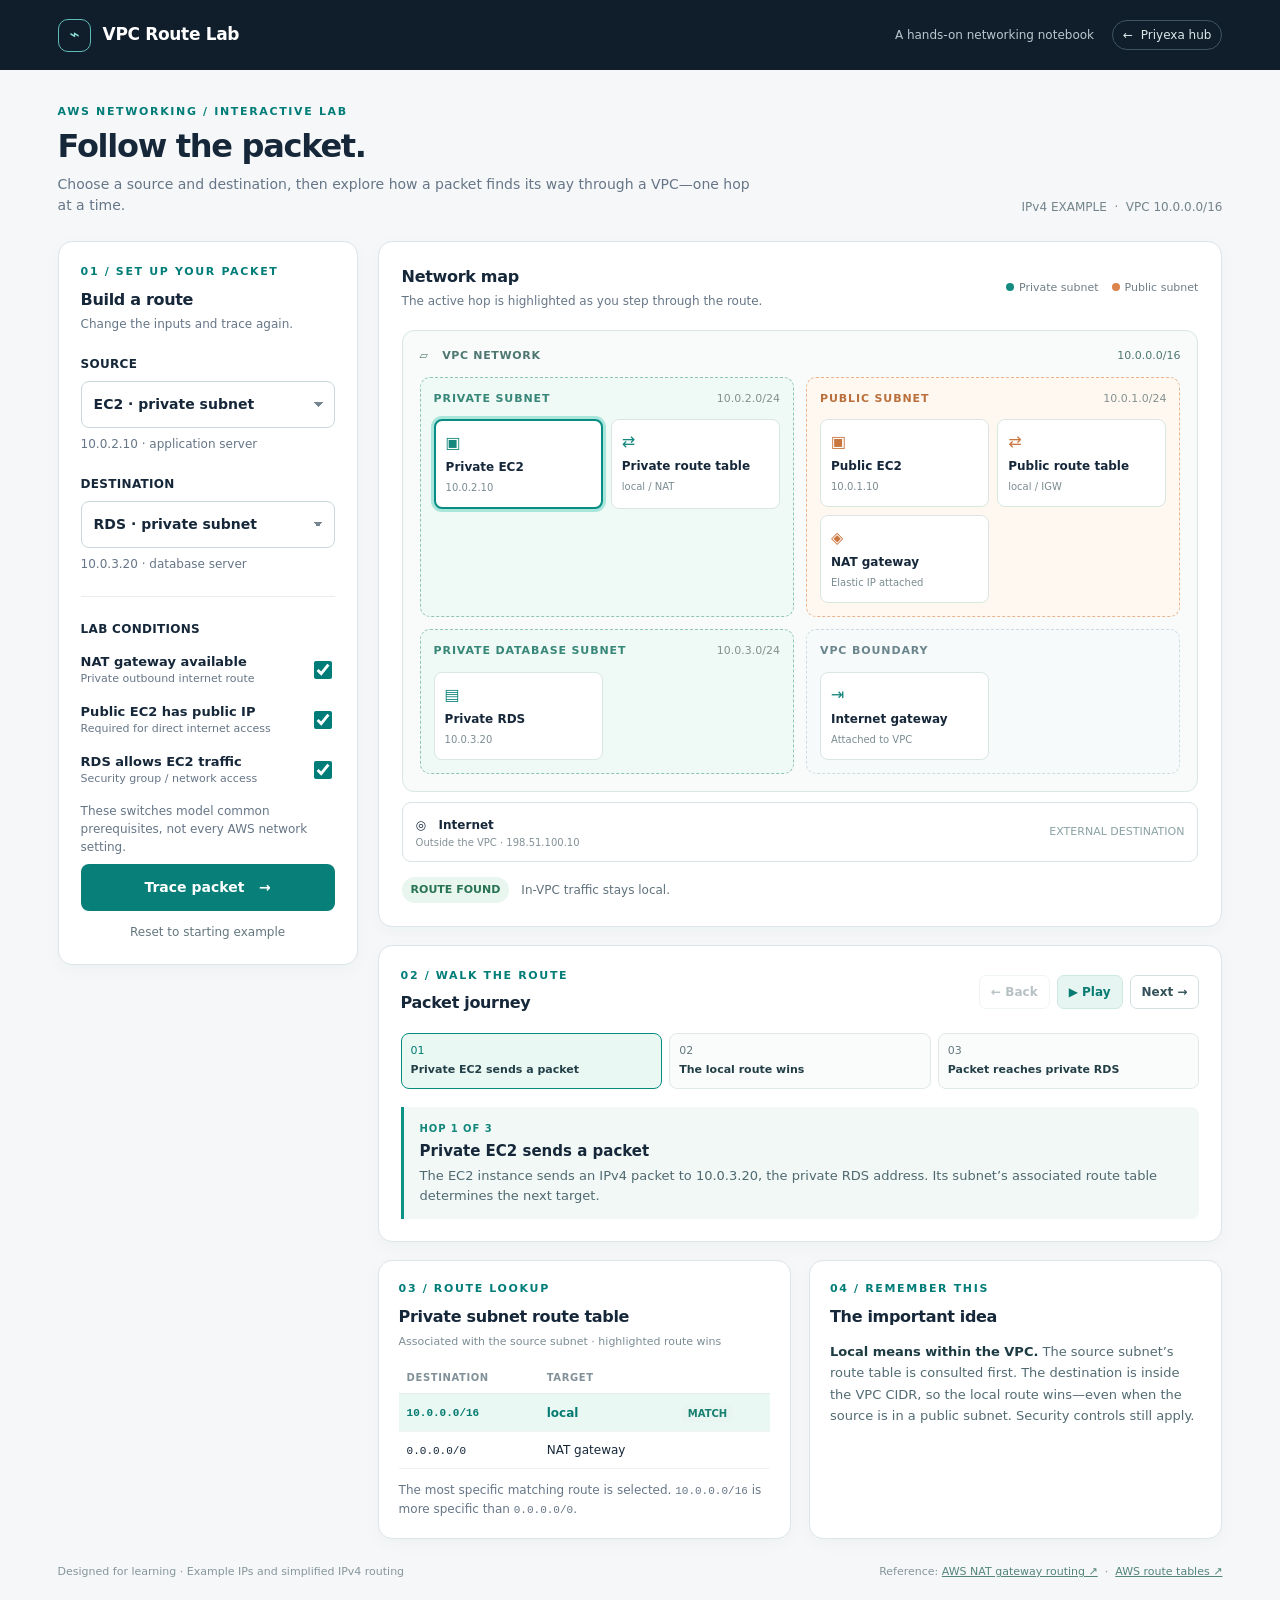
==== LABS/AWS/vpc-routing-simulator/index.html @ 8c367d3e "Add AWS VPC routing simulator lab" ====
<!doctype html>
<html lang="en"><head><meta charset="utf-8"><meta name="viewport" content="width=device-width, initial-scale=1"><meta name="theme-color" content="#101d2a"><title>VPC Route Lab</title><style>
:root{--ink:#152739;--muted:#667687;--paper:#f5f7f8;--line:#dce5e8;--teal:#007d79;--tealbg:#e6f5f1;--orange:#bd5a1a;--orangebg:#fff1e6;--navy:#101e2b;--blue:#476890}*{box-sizing:border-box}body{margin:0;background:var(--paper);color:var(--ink);font:14px/1.5 Inter,ui-sans-serif,system-ui,-apple-system,Segoe UI,sans-serif}button,select{font:inherit}button{cursor:pointer}header{background:var(--navy);color:white;padding:0 4.5%;height:70px;display:flex;align-items:center;justify-content:space-between}.brand{display:flex;align-items:center;gap:12px;font-weight:750;letter-spacing:-.02em;font-size:17px}.logo{width:33px;height:33px;border:1px solid #5ebcb2;border-radius:10px;display:grid;place-items:center;color:#8de2d3;font-size:17px}.headright{font-size:12px;color:#b9c8ce;display:flex;gap:18px;align-items:center}.private{border:1px solid #415461;border-radius:20px;padding:5px 10px;color:#d9e9e8}.wrap{max-width:1540px;margin:auto;padding:34px 4.5% 65px}.eyebrow{font-size:11px;letter-spacing:.15em;text-transform:uppercase;font-weight:800;color:var(--teal)}h1{font-size:32px;line-height:1.12;margin:8px 0 10px;letter-spacing:-.04em}p{margin:0}.intro{color:var(--muted);max-width:700px}.top{display:flex;justify-content:space-between;align-items:end;gap:20px;margin-bottom:25px}.top-note{color:#73848c;font-size:12px;white-space:nowrap}.layout{display:grid;grid-template-columns:300px minmax(0,1fr);gap:20px}.card{background:white;border:1px solid var(--line);border-radius:14px;box-shadow:0 5px 18px #203b4b08}.sidebar{padding:22px;height:fit-content}.label{font-weight:750;font-size:12px;letter-spacing:.025em;display:block;margin-bottom:8px}.field{margin-top:22px}select{appearance:none;width:100%;padding:12px 35px 12px 12px;border:1px solid #cbd8dc;border-radius:8px;background:white;color:var(--ink);font-weight:650;background-image:linear-gradient(45deg,transparent 50%,#758690 50%),linear-gradient(135deg,#758690 50%,transparent 50%);background-position:calc(100% - 16px) 50%,calc(100% - 11px) 50%;background-size:5px 5px;background-repeat:no-repeat}.hint{font-size:12px;color:var(--muted);margin-top:7px}.divider{height:1px;background:#e7ecee;margin:23px 0}.switchrow{display:flex;justify-content:space-between;gap:10px;align-items:center;margin:14px 0}.switchrow span{font-size:13px;font-weight:650}.switchrow small{display:block;color:var(--muted);font-weight:400;font-size:11px}.switchrow input{accent-color:var(--teal);width:18px;height:18px}.primary{width:100%;border:0;border-radius:8px;background:#087f79;color:#fff;padding:13px;font-weight:750;margin-top:8px}.primary:hover{background:#056d68}.reset{width:100%;border:0;background:transparent;color:#64777f;padding:12px 0 0;font-size:12px}.main{min-width:0}.map{padding:23px}.cardhead{display:flex;justify-content:space-between;align-items:center;gap:12px}.cardhead h2,.section-title{font-size:16px;letter-spacing:-.02em;margin:0}.sub{font-size:12px;color:var(--muted);margin-top:3px}.legend{display:flex;gap:13px;font-size:11px;color:#6f7d86}.dot{display:inline-block;width:8px;height:8px;border-radius:50%;margin-right:5px;background:#138b81}.dot.orange{background:#dc844c}.diagram{margin-top:20px;border:1px solid #d8e7e5;background:#f8fbfa;border-radius:12px;padding:17px;position:relative}.vpc-head{display:flex;justify-content:space-between;font-size:11px;color:#4e7771;font-weight:750;letter-spacing:.06em}.vpc-head span:last-child{font-weight:500;letter-spacing:0}.zones{display:grid;grid-template-columns:1fr 1fr;gap:12px;margin-top:12px}.zone{min-width:0;border:1px dashed #91c4b9;border-radius:10px;background:#eff9f5;padding:13px}.zone.public{border-color:#e8b58e;background:#fff8f1}.zone-title{font-size:11px;text-transform:uppercase;letter-spacing:.08em;font-weight:800;color:#378778}.zone.public .zone-title{color:#ba703c}.zone-cidr{float:right;font-weight:500;letter-spacing:0;color:#84918f;text-transform:none}.nodes{display:grid;grid-template-columns:1fr 1fr;gap:8px;margin-top:12px}.node{border:1px solid #d9e7e2;background:white;border-radius:8px;padding:10px;min-height:73px;transition:.2s;position:relative}.node strong{display:block;font-size:12px}.node small{color:#7a8c91;font-size:10px}.node .icon{font-size:16px;color:#16877d;margin-bottom:3px}.public .node .icon{color:#ca763f}.node.active{border:2px solid #078d83;box-shadow:0 0 0 3px #a8e5da;background:#fff}.node.visited{border-color:#69bcb0}.bottomnodes{display:grid;grid-template-columns:1fr 1fr;gap:12px;margin-top:12px}.edge{background:white;border:1px solid #d8e4e7;border-radius:9px;padding:11px 13px;display:flex;justify-content:space-between;align-items:center}.edge strong{font-size:12px}.edge small{color:#839197;display:block;font-size:10px}.edge.active{border:2px solid #078d83;box-shadow:0 0 0 3px #a8e5da}.statusbar{margin-top:15px;display:flex;align-items:center;gap:12px}.status{padding:5px 9px;border-radius:20px;background:#e8f6ef;color:#287353;font-size:11px;font-weight:800;white-space:nowrap}.status.fail{background:#fff0e8;color:#aa4c21}.statusbar p{font-size:12px;color:#5f717b}.trace{margin-top:18px;padding:22px}.tracehead{display:flex;align-items:center;justify-content:space-between;gap:12px}.controls{display:flex;gap:7px}.controls button{border:1px solid #d3e0e2;background:white;border-radius:7px;padding:7px 11px;color:#34515a;font-size:12px;font-weight:700}.controls button:disabled{opacity:.35;cursor:not-allowed}.controls .play{background:#e6f5f1;color:#087b72;border-color:#cce9e2}.steps{display:flex;overflow:auto;gap:7px;margin:18px 0}.step{flex:1;min-width:100px;text-align:left;border:1px solid #e0e9e8;border-radius:8px;padding:9px;background:#fafcfc;color:#64787e;font-size:11px}.step b{display:block;color:#233f46;margin-top:3px;font-size:11px}.step.selected{border-color:#058b80;background:#eaf8f4;color:#007b70}.step.done{border-color:#a8d8cc}.explain{border-left:3px solid #0a9386;background:#f1f8f6;border-radius:0 8px 8px 0;padding:14px 16px}.explain .kicker{font-size:10px;letter-spacing:.09em;text-transform:uppercase;color:#13877b;font-weight:800}.explain h3{font-size:15px;margin:4px 0}.explain p{font-size:13px;color:#506970}.details{display:grid;grid-template-columns:1fr 1fr;gap:18px;margin-top:18px}.details .card{padding:20px}.table-label{font-size:11px;color:#7b8d95;margin:5px 0 12px}table{width:100%;border-collapse:collapse;font-size:12px;text-align:left}th{font-size:10px;letter-spacing:.06em;text-transform:uppercase;color:#829199;border-bottom:1px solid #e5edee;padding:8px}td{padding:9px 8px;border-bottom:1px solid #eef3f3}tr.match td{background:#eaf8f3;color:#057a70;font-weight:750}code{font-family:ui-monospace,monospace;font-size:11px}.tag{font-size:10px;padding:3px 6px;background:#e8f5f1;color:#178071;border-radius:4px}.lesson{font-size:13px;color:#526b73;line-height:1.65}.lesson strong{color:#1c3b42}.foot{display:flex;justify-content:space-between;gap:16px;color:#86969c;font-size:11px;margin-top:25px}.foot a{color:#538579}button:focus-visible,select:focus-visible,input:focus-visible{outline:3px solid #60cfc0;outline-offset:2px}@media(max-width:900px){.layout{grid-template-columns:1fr}.sidebar{display:grid;grid-template-columns:1fr 1fr;gap:0 16px}.sidebar .sidehead,.sidebar .divider,.sidebar .config,.sidebar .action{grid-column:1/-1}.sidebar .field{margin-top:14px}.details{grid-template-columns:1fr}}@media(max-width:570px){header{padding:0 18px}.headright>span:first-child{display:none}.wrap{padding:25px 16px}.top{display:block}.top-note{margin-top:12px}.sidebar{display:block}.zones{grid-template-columns:1fr}.node{min-height:65px}.bottomnodes{gap:8px}.legend{display:none}.tracehead{align-items:start;flex-direction:column}.foot{display:block}.foot span{display:block;margin-top:8px}}
</style></head><body>
<header><div class="brand"><span class="logo">⌁</span> VPC Route Lab</div><div class="headright"><span>A hands-on networking notebook</span><a class="private" href="../../../quiz/interview.html" style="text-decoration:none">← &nbsp;Priyexa hub</a></div></header>
<main class="wrap"><div class="top"><div><div class="eyebrow">AWS networking / interactive lab</div><h1>Follow the packet.</h1><p class="intro">Choose a source and destination, then explore how a packet finds its way through a VPC—one hop at a time.</p></div><div class="top-note">IPv4 EXAMPLE &nbsp;·&nbsp; VPC 10.0.0.0/16</div></div>
<div class="layout"><aside class="card sidebar"><div class="sidehead"><div class="eyebrow">01 / Set up your packet</div><h2 class="section-title" style="margin-top:7px">Build a route</h2><p class="sub">Change the inputs and trace again.</p></div><div class="field"><label class="label" for="source">SOURCE</label><select id="source"><option value="private">EC2 · private subnet</option><option value="public">EC2 · public subnet</option></select><p class="hint" id="sourceHint">10.0.2.10 · application server</p></div><div class="field"><label class="label" for="destination">DESTINATION</label><select id="destination"><option value="rds">RDS · private subnet</option><option value="internet">Internet · external website</option></select><p class="hint" id="destHint">10.0.3.20 · database server</p></div><div class="divider"></div><div class="config"><label class="label">LAB CONDITIONS</label><div class="switchrow"><span>NAT gateway available<small>Private outbound internet route</small></span><input type="checkbox" id="nat" checked aria-label="NAT gateway available"></div><div class="switchrow"><span>Public EC2 has public IP<small>Required for direct internet access</small></span><input type="checkbox" id="publicIp" checked aria-label="Public EC2 has public IP"></div><div class="switchrow"><span>RDS allows EC2 traffic<small>Security group / network access</small></span><input type="checkbox" id="rdsAccess" checked aria-label="RDS allows EC2 traffic"></div><p class="hint">These switches model common prerequisites, not every AWS network setting.</p></div><div class="action"><button class="primary" id="traceBtn">Trace packet &nbsp; →</button><button class="reset" id="reset">Reset to starting example</button></div></aside>
<section class="main"><div class="card map"><div class="cardhead"><div><h2>Network map</h2><p class="sub">The active hop is highlighted as you step through the route.</p></div><div class="legend"><span><i class="dot"></i>Private subnet</span><span><i class="dot orange"></i>Public subnet</span></div></div><div class="diagram"><div class="vpc-head"><span>▱ &nbsp; VPC NETWORK</span><span>10.0.0.0/16</span></div><div class="zones"><div class="zone"><div class="zone-title">Private subnet <span class="zone-cidr">10.0.2.0/24</span></div><div class="nodes"><div class="node" data-node="privateEC2"><div class="icon">▣</div><strong>Private EC2</strong><small>10.0.2.10</small></div><div class="node" data-node="privateRT"><div class="icon">⇄</div><strong>Private route table</strong><small>local / NAT</small></div></div></div><div class="zone public"><div class="zone-title">Public subnet <span class="zone-cidr">10.0.1.0/24</span></div><div class="nodes"><div class="node" data-node="publicEC2"><div class="icon">▣</div><strong>Public EC2</strong><small>10.0.1.10</small></div><div class="node" data-node="publicRT"><div class="icon">⇄</div><strong>Public route table</strong><small>local / IGW</small></div><div class="node" data-node="nat"><div class="icon">◈</div><strong>NAT gateway</strong><small>Elastic IP attached</small></div></div></div><div class="zone"><div class="zone-title">Private database subnet <span class="zone-cidr">10.0.3.0/24</span></div><div class="nodes"><div class="node" data-node="rds"><div class="icon">▤</div><strong>Private RDS</strong><small>10.0.3.20</small></div></div></div><div class="zone" style="border-color:#cbdde1;background:#f7fafb"><div class="zone-title" style="color:#6a858c">VPC boundary</div><div class="nodes"><div class="node" data-node="igw"><div class="icon">⇥</div><strong>Internet gateway</strong><small>Attached to VPC</small></div></div></div></div></div><div class="edge" data-node="internet" style="margin-top:10px"><div><strong>◎ &nbsp; Internet</strong><small>Outside the VPC · 198.51.100.10</small></div><span style="color:#8aa2a4;font-size:11px">EXTERNAL DESTINATION</span></div><div class="statusbar"><span class="status" id="status">ROUTE FOUND</span><p id="statusText"></p></div></div>
<div class="card trace"><div class="tracehead"><div><div class="eyebrow">02 / Walk the route</div><h2 class="section-title" style="margin-top:6px">Packet journey</h2></div><div class="controls"><button id="prev" aria-label="Previous hop">← Back</button><button id="play" class="play">▶ Play</button><button id="next">Next →</button></div></div><div class="steps" id="steps" aria-label="Packet journey steps"></div><div class="explain" aria-live="polite"><div class="kicker" id="hopNumber"></div><h3 id="hopTitle"></h3><p id="hopBody"></p></div></div>
<div class="details"><div class="card"><div class="eyebrow">03 / Route lookup</div><h2 class="section-title" style="margin-top:7px" id="tableTitle"></h2><p class="table-label">Associated with the source subnet · highlighted route wins</p><table><thead><tr><th>Destination</th><th>Target</th><th></th></tr></thead><tbody id="routes"></tbody></table><p class="hint" style="margin-top:12px">The most specific matching route is selected. <code>10.0.0.0/16</code> is more specific than <code>0.0.0.0/0</code>.</p></div><div class="card"><div class="eyebrow">04 / Remember this</div><h2 class="section-title" style="margin-top:7px">The important idea</h2><p class="lesson" id="lesson" style="margin-top:12px"></p></div></div></section></div><div class="foot"><div>Designed for learning · Example IPs and simplified IPv4 routing</div><span>Reference: <a href="https://docs.aws.amazon.com/vpc/latest/userguide/nat-gateway-scenarios.html" target="_blank" rel="noopener">AWS NAT gateway routing ↗</a> &nbsp;·&nbsp; <a href="https://docs.aws.amazon.com/vpc/latest/userguide/VPC_Route_Tables.html" target="_blank" rel="noopener">AWS route tables ↗</a></span></div></main>
<script>
const $=id=>document.getElementById(id);let journey=[],index=0,timer=null;const hop=(node,title,body)=>({node,title,body});
function stop(){if(timer)clearInterval(timer);timer=null;$('play').textContent='▶ Play'}
function trace(){stop();index=0;const source=$('source').value,dest=$('destination').value,nat=$('nat').checked,pub=$('publicIp').checked,access=$('rdsAccess').checked;const priv=source==='private', sourceNode=priv?'privateEC2':'publicEC2',rt=priv?'privateRT':'publicRT', src=priv?'private':'public';$('sourceHint').textContent=priv?'10.0.2.10 · application server':'10.0.1.10 · application server';$('destHint').textContent=dest==='rds'?'10.0.3.20 · database server':'198.51.100.10 · example website';
journey=[hop(sourceNode,(priv?'Private':'Public')+' EC2 sends a packet','The EC2 instance sends an IPv4 packet to '+(dest==='rds'?'10.0.3.20, the private RDS address.':'198.51.100.10, an address outside the VPC.')+' Its subnet’s associated route table determines the next target.')];let success=true;
if(dest==='rds'){journey.push(hop(rt,'The local route wins','The destination is inside 10.0.0.0/16. This more specific VPC route wins over 0.0.0.0/0 and targets local. Neither a NAT gateway nor an internet gateway is needed.'));journey.push(hop('rds',access?'Packet reaches private RDS':'Blocked at the database','The VPC local route delivers traffic to the database subnet. '+(access?'With the required security group, network ACL, port and application permissions, the connection can succeed.':'In this lab, RDS network access is disabled. Fix the relevant security group or other network policy before retrying.')));success=access;
}else if(priv){journey.push(hop(rt,'Private route table selects NAT','The destination is outside the VPC, so 10.0.0.0/16 does not match. The default route 0.0.0.0/0 points to the NAT gateway.'));if(nat){journey.push(hop('nat','NAT translates the source','The public NAT gateway in the public subnet translates the EC2 private source address to its own private address. It tracks the connection so replies can return.'));journey.push(hop('publicRT','Public subnet route to IGW','Traffic leaving the NAT gateway uses the NAT subnet’s route table: 0.0.0.0/0 targets the internet gateway. The packet does not pass through the public EC2 instance.'));journey.push(hop('igw','Internet gateway to the internet','The internet gateway maps the NAT gateway’s private address to its Elastic IP for internet-bound traffic. The return path reverses the translations for this established connection.'));journey.push(hop('internet','The external destination','The website receives the request as coming from the NAT gateway’s Elastic IP. A public NAT gateway supports outbound connections and their replies, not unsolicited inbound connections.'));}else{success=false;journey.push(hop('nat','NAT gateway unavailable','The private subnet’s default route cannot deliver internet traffic when its NAT target is unavailable. Restore a working public NAT gateway and route before retrying.'));}
}else{journey.push(hop(rt,'Public route table selects IGW','The destination is outside 10.0.0.0/16, so the 0.0.0.0/0 default route sends traffic directly to the internet gateway.'));if(pub){journey.push(hop('igw','Internet gateway maps the address','The EC2 instance has a public IPv4 address. The internet gateway maps its private address to that public address for internet communication.'));journey.push(hop('internet','The external destination','The website receives the request from the EC2 public IPv4 address. Return traffic also requires suitable security group and network ACL rules.'));}else{success=false;journey.push(hop('igw','No public IPv4 address','A route to an internet gateway alone is not enough for direct IPv4 internet access. Assign the EC2 instance a public IPv4 or Elastic IP address and retry.'));}}
$('status').textContent=success?'ROUTE FOUND':'PATH BLOCKED';$('status').className='status'+(success?'':' fail');$('statusText').textContent=success?(dest==='rds'?'In-VPC traffic stays local.':'Outbound IPv4 path is available under the lab assumptions.'):(dest==='rds'?'Network access to RDS is disabled.':priv?'The NAT gateway is unavailable.':'The EC2 instance needs a public IPv4 address.');$('tableTitle').textContent=(priv?'Private':'Public')+' subnet route table';$('routes').innerHTML=`<tr class="${dest==='rds'?'match':''}"><td><code>10.0.0.0/16</code></td><td>local</td><td>${dest==='rds'?'<span class="tag">MATCH</span>':''}</td></tr><tr class="${dest==='internet'?'match':''}"><td><code>0.0.0.0/0</code></td><td>${priv?'NAT gateway':'Internet gateway'}</td><td>${dest==='internet'?'<span class="tag">MATCH</span>':''}</td></tr>`;$('lesson').innerHTML=dest==='rds'?'<strong>Local means within the VPC.</strong> The source subnet’s route table is consulted first. The destination is inside the VPC CIDR, so the local route wins—even when the source is in a public subnet. Security controls still apply.':priv?'<strong>Private EC2 → NAT → internet gateway.</strong> The private route table points to the NAT gateway. The NAT is in a public subnet whose route table points to the internet gateway. The route table is a set of rules, not a device the packet physically travels through.':'<strong>Public EC2 → internet gateway.</strong> The public subnet’s default route points directly to the internet gateway. A public IPv4 address is also required for direct IPv4 internet access. Route tables choose targets; they are not physical devices.';render()}
function render(){const h=journey[index];document.querySelectorAll('[data-node]').forEach(el=>{el.classList.remove('active','visited');const i=journey.findIndex(x=>x.node===el.dataset.node);if(i>=0&&i<index)el.classList.add('visited');if(h.node===el.dataset.node)el.classList.add('active')});$('steps').innerHTML=journey.map((x,i)=>`<button class="step ${i===index?'selected':i<index?'done':''}" data-step="${i}" ${i===index?'aria-current="step"':''}>${String(i+1).padStart(2,'0')}<b>${x.title}</b></button>`).join('');$('steps').querySelectorAll('button').forEach(b=>b.onclick=()=>{stop();index=+b.dataset.step;render()});$('hopNumber').textContent=`Hop ${index+1} of ${journey.length}`;$('hopTitle').textContent=h.title;$('hopBody').textContent=h.body;$('prev').disabled=index===0;$('next').disabled=index===journey.length-1;}
$('traceBtn').onclick=trace;['source','destination','nat','publicIp','rdsAccess'].forEach(id=>$(id).addEventListener('change',trace));$('prev').onclick=()=>{stop();if(index>0){index--;render()}};$('next').onclick=()=>{stop();if(index<journey.length-1){index++;render()}};$('play').onclick=()=>{if(timer){stop();return}if(index===journey.length-1)index=0;render();$('play').textContent='❚❚ Pause';timer=setInterval(()=>{if(index<journey.length-1){index++;render()}else stop()},1600)};$('reset').onclick=()=>{$('source').value='private';$('destination').value='rds';$('nat').checked=$('publicIp').checked=$('rdsAccess').checked=true;trace()};trace();
</script></body></html>
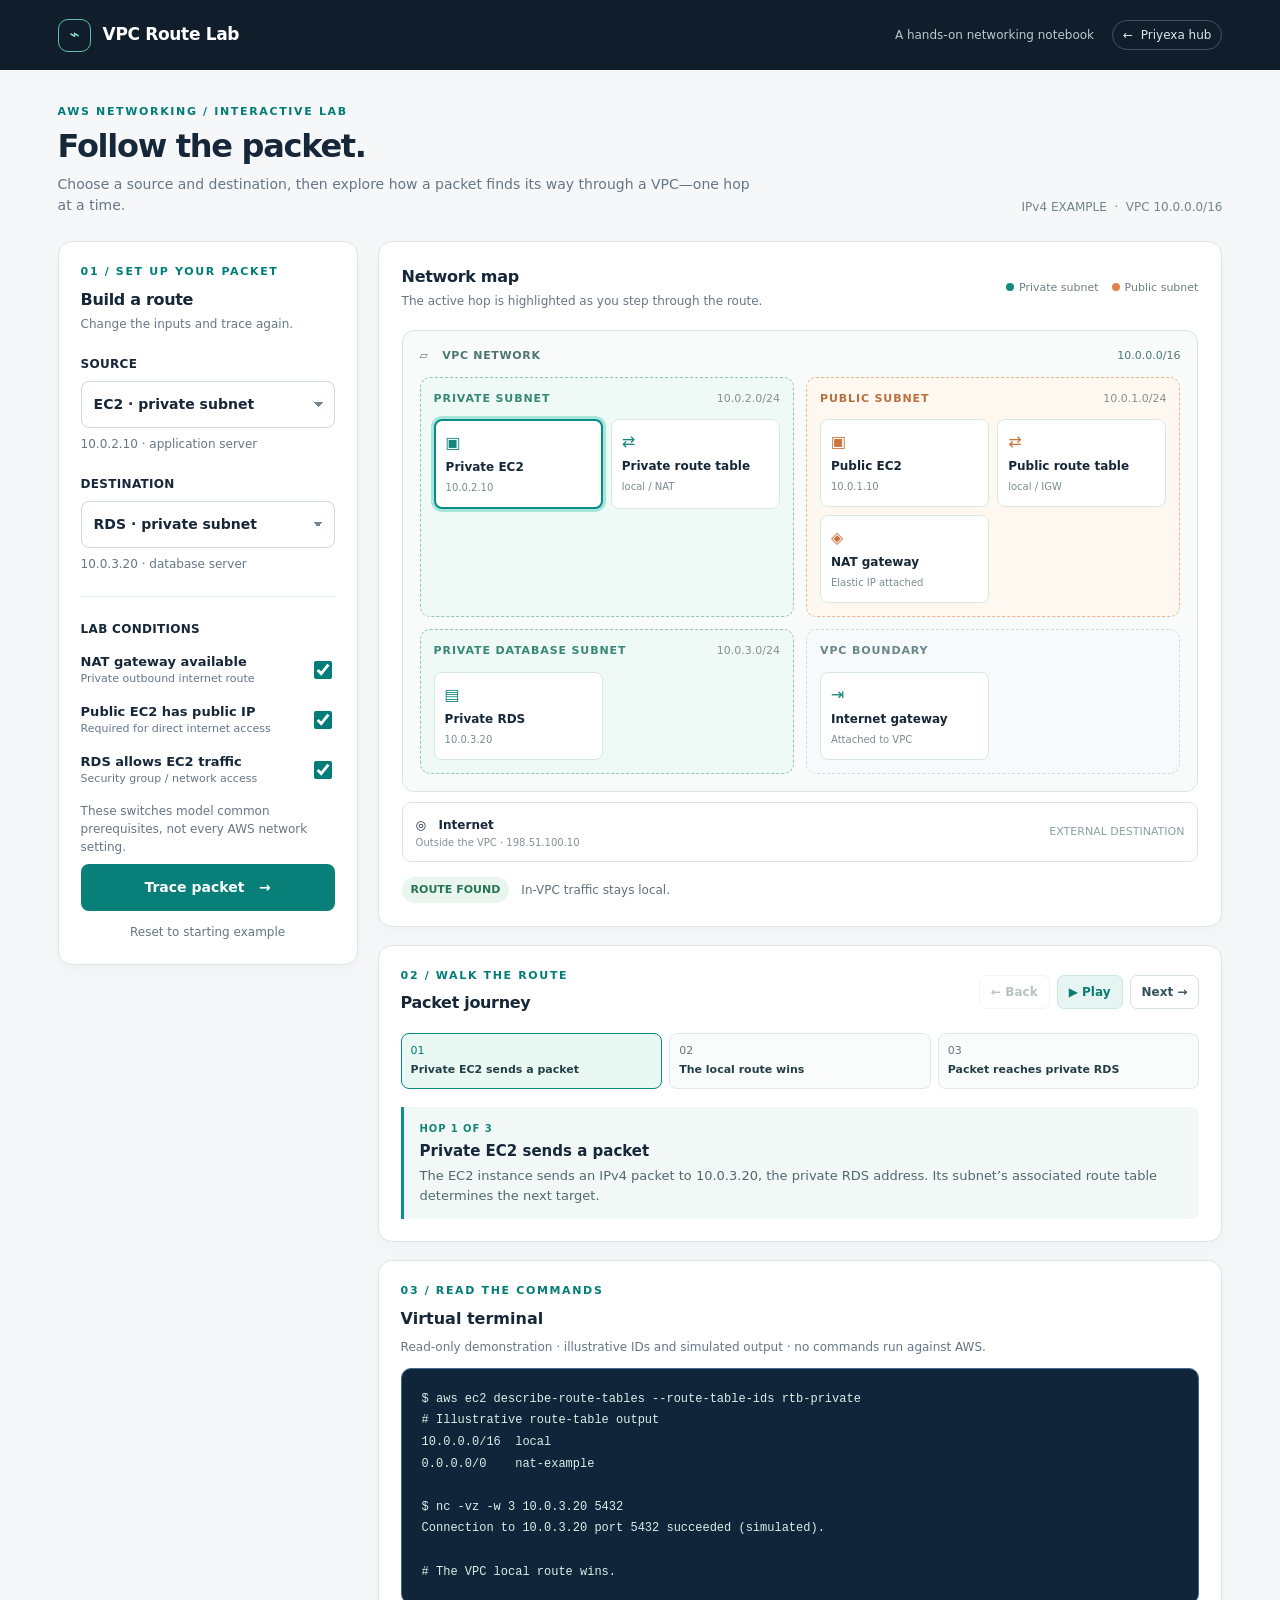
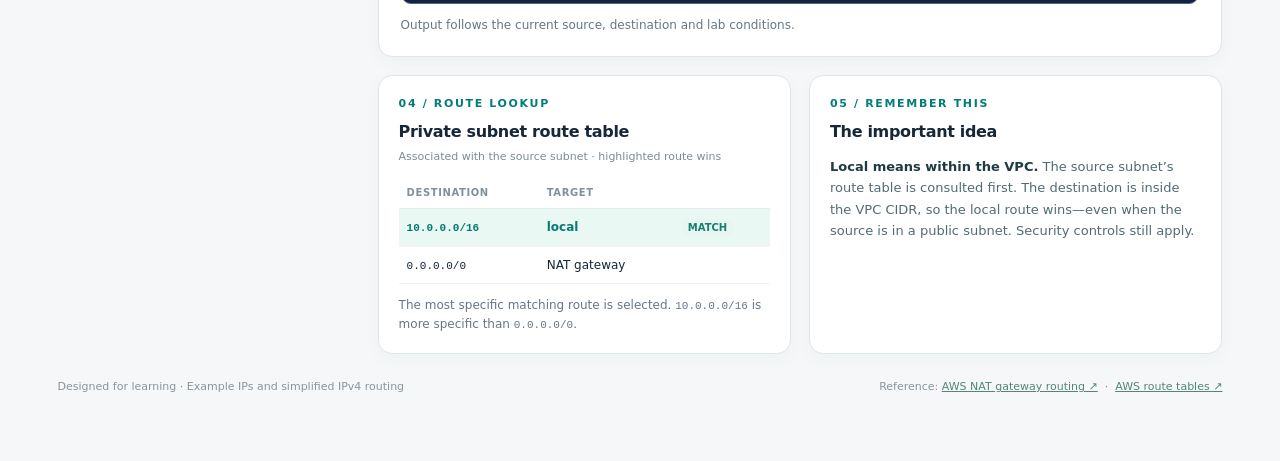
==== commit 668f8c49: "Add VPC scenario practice and read-only lab terminal" ====
--- a/LABS/AWS/vpc-routing-simulator/index.html
+++ b/LABS/AWS/vpc-routing-simulator/index.html
@@ -1,22 +1,24 @@
-<!doctype html>
-<html lang="en"><head><meta charset="utf-8"><meta name="viewport" content="width=device-width, initial-scale=1"><meta name="theme-color" content="#101d2a"><title>VPC Route Lab</title><style>
-:root{--ink:#152739;--muted:#667687;--paper:#f5f7f8;--line:#dce5e8;--teal:#007d79;--tealbg:#e6f5f1;--orange:#bd5a1a;--orangebg:#fff1e6;--navy:#101e2b;--blue:#476890}*{box-sizing:border-box}body{margin:0;background:var(--paper);color:var(--ink);font:14px/1.5 Inter,ui-sans-serif,system-ui,-apple-system,Segoe UI,sans-serif}button,select{font:inherit}button{cursor:pointer}header{background:var(--navy);color:white;padding:0 4.5%;height:70px;display:flex;align-items:center;justify-content:space-between}.brand{display:flex;align-items:center;gap:12px;font-weight:750;letter-spacing:-.02em;font-size:17px}.logo{width:33px;height:33px;border:1px solid #5ebcb2;border-radius:10px;display:grid;place-items:center;color:#8de2d3;font-size:17px}.headright{font-size:12px;color:#b9c8ce;display:flex;gap:18px;align-items:center}.private{border:1px solid #415461;border-radius:20px;padding:5px 10px;color:#d9e9e8}.wrap{max-width:1540px;margin:auto;padding:34px 4.5% 65px}.eyebrow{font-size:11px;letter-spacing:.15em;text-transform:uppercase;font-weight:800;color:var(--teal)}h1{font-size:32px;line-height:1.12;margin:8px 0 10px;letter-spacing:-.04em}p{margin:0}.intro{color:var(--muted);max-width:700px}.top{display:flex;justify-content:space-between;align-items:end;gap:20px;margin-bottom:25px}.top-note{color:#73848c;font-size:12px;white-space:nowrap}.layout{display:grid;grid-template-columns:300px minmax(0,1fr);gap:20px}.card{background:white;border:1px solid var(--line);border-radius:14px;box-shadow:0 5px 18px #203b4b08}.sidebar{padding:22px;height:fit-content}.label{font-weight:750;font-size:12px;letter-spacing:.025em;display:block;margin-bottom:8px}.field{margin-top:22px}select{appearance:none;width:100%;padding:12px 35px 12px 12px;border:1px solid #cbd8dc;border-radius:8px;background:white;color:var(--ink);font-weight:650;background-image:linear-gradient(45deg,transparent 50%,#758690 50%),linear-gradient(135deg,#758690 50%,transparent 50%);background-position:calc(100% - 16px) 50%,calc(100% - 11px) 50%;background-size:5px 5px;background-repeat:no-repeat}.hint{font-size:12px;color:var(--muted);margin-top:7px}.divider{height:1px;background:#e7ecee;margin:23px 0}.switchrow{display:flex;justify-content:space-between;gap:10px;align-items:center;margin:14px 0}.switchrow span{font-size:13px;font-weight:650}.switchrow small{display:block;color:var(--muted);font-weight:400;font-size:11px}.switchrow input{accent-color:var(--teal);width:18px;height:18px}.primary{width:100%;border:0;border-radius:8px;background:#087f79;color:#fff;padding:13px;font-weight:750;margin-top:8px}.primary:hover{background:#056d68}.reset{width:100%;border:0;background:transparent;color:#64777f;padding:12px 0 0;font-size:12px}.main{min-width:0}.map{padding:23px}.cardhead{display:flex;justify-content:space-between;align-items:center;gap:12px}.cardhead h2,.section-title{font-size:16px;letter-spacing:-.02em;margin:0}.sub{font-size:12px;color:var(--muted);margin-top:3px}.legend{display:flex;gap:13px;font-size:11px;color:#6f7d86}.dot{display:inline-block;width:8px;height:8px;border-radius:50%;margin-right:5px;background:#138b81}.dot.orange{background:#dc844c}.diagram{margin-top:20px;border:1px solid #d8e7e5;background:#f8fbfa;border-radius:12px;padding:17px;position:relative}.vpc-head{display:flex;justify-content:space-between;font-size:11px;color:#4e7771;font-weight:750;letter-spacing:.06em}.vpc-head span:last-child{font-weight:500;letter-spacing:0}.zones{display:grid;grid-template-columns:1fr 1fr;gap:12px;margin-top:12px}.zone{min-width:0;border:1px dashed #91c4b9;border-radius:10px;background:#eff9f5;padding:13px}.zone.public{border-color:#e8b58e;background:#fff8f1}.zone-title{font-size:11px;text-transform:uppercase;letter-spacing:.08em;font-weight:800;color:#378778}.zone.public .zone-title{color:#ba703c}.zone-cidr{float:right;font-weight:500;letter-spacing:0;color:#84918f;text-transform:none}.nodes{display:grid;grid-template-columns:1fr 1fr;gap:8px;margin-top:12px}.node{border:1px solid #d9e7e2;background:white;border-radius:8px;padding:10px;min-height:73px;transition:.2s;position:relative}.node strong{display:block;font-size:12px}.node small{color:#7a8c91;font-size:10px}.node .icon{font-size:16px;color:#16877d;margin-bottom:3px}.public .node .icon{color:#ca763f}.node.active{border:2px solid #078d83;box-shadow:0 0 0 3px #a8e5da;background:#fff}.node.visited{border-color:#69bcb0}.bottomnodes{display:grid;grid-template-columns:1fr 1fr;gap:12px;margin-top:12px}.edge{background:white;border:1px solid #d8e4e7;border-radius:9px;padding:11px 13px;display:flex;justify-content:space-between;align-items:center}.edge strong{font-size:12px}.edge small{color:#839197;display:block;font-size:10px}.edge.active{border:2px solid #078d83;box-shadow:0 0 0 3px #a8e5da}.statusbar{margin-top:15px;display:flex;align-items:center;gap:12px}.status{padding:5px 9px;border-radius:20px;background:#e8f6ef;color:#287353;font-size:11px;font-weight:800;white-space:nowrap}.status.fail{background:#fff0e8;color:#aa4c21}.statusbar p{font-size:12px;color:#5f717b}.trace{margin-top:18px;padding:22px}.tracehead{display:flex;align-items:center;justify-content:space-between;gap:12px}.controls{display:flex;gap:7px}.controls button{border:1px solid #d3e0e2;background:white;border-radius:7px;padding:7px 11px;color:#34515a;font-size:12px;font-weight:700}.controls button:disabled{opacity:.35;cursor:not-allowed}.controls .play{background:#e6f5f1;color:#087b72;border-color:#cce9e2}.steps{display:flex;overflow:auto;gap:7px;margin:18px 0}.step{flex:1;min-width:100px;text-align:left;border:1px solid #e0e9e8;border-radius:8px;padding:9px;background:#fafcfc;color:#64787e;font-size:11px}.step b{display:block;color:#233f46;margin-top:3px;font-size:11px}.step.selected{border-color:#058b80;background:#eaf8f4;color:#007b70}.step.done{border-color:#a8d8cc}.explain{border-left:3px solid #0a9386;background:#f1f8f6;border-radius:0 8px 8px 0;padding:14px 16px}.explain .kicker{font-size:10px;letter-spacing:.09em;text-transform:uppercase;color:#13877b;font-weight:800}.explain h3{font-size:15px;margin:4px 0}.explain p{font-size:13px;color:#506970}.details{display:grid;grid-template-columns:1fr 1fr;gap:18px;margin-top:18px}.details .card{padding:20px}.table-label{font-size:11px;color:#7b8d95;margin:5px 0 12px}table{width:100%;border-collapse:collapse;font-size:12px;text-align:left}th{font-size:10px;letter-spacing:.06em;text-transform:uppercase;color:#829199;border-bottom:1px solid #e5edee;padding:8px}td{padding:9px 8px;border-bottom:1px solid #eef3f3}tr.match td{background:#eaf8f3;color:#057a70;font-weight:750}code{font-family:ui-monospace,monospace;font-size:11px}.tag{font-size:10px;padding:3px 6px;background:#e8f5f1;color:#178071;border-radius:4px}.lesson{font-size:13px;color:#526b73;line-height:1.65}.lesson strong{color:#1c3b42}.foot{display:flex;justify-content:space-between;gap:16px;color:#86969c;font-size:11px;margin-top:25px}.foot a{color:#538579}button:focus-visible,select:focus-visible,input:focus-visible{outline:3px solid #60cfc0;outline-offset:2px}@media(max-width:900px){.layout{grid-template-columns:1fr}.sidebar{display:grid;grid-template-columns:1fr 1fr;gap:0 16px}.sidebar .sidehead,.sidebar .divider,.sidebar .config,.sidebar .action{grid-column:1/-1}.sidebar .field{margin-top:14px}.details{grid-template-columns:1fr}}@media(max-width:570px){header{padding:0 18px}.headright>span:first-child{display:none}.wrap{padding:25px 16px}.top{display:block}.top-note{margin-top:12px}.sidebar{display:block}.zones{grid-template-columns:1fr}.node{min-height:65px}.bottomnodes{gap:8px}.legend{display:none}.tracehead{align-items:start;flex-direction:column}.foot{display:block}.foot span{display:block;margin-top:8px}}
-</style></head><body>
-<header><div class="brand"><span class="logo">⌁</span> VPC Route Lab</div><div class="headright"><span>A hands-on networking notebook</span><a class="private" href="../../../quiz/interview.html" style="text-decoration:none">← &nbsp;Priyexa hub</a></div></header>
-<main class="wrap"><div class="top"><div><div class="eyebrow">AWS networking / interactive lab</div><h1>Follow the packet.</h1><p class="intro">Choose a source and destination, then explore how a packet finds its way through a VPC—one hop at a time.</p></div><div class="top-note">IPv4 EXAMPLE &nbsp;·&nbsp; VPC 10.0.0.0/16</div></div>
-<div class="layout"><aside class="card sidebar"><div class="sidehead"><div class="eyebrow">01 / Set up your packet</div><h2 class="section-title" style="margin-top:7px">Build a route</h2><p class="sub">Change the inputs and trace again.</p></div><div class="field"><label class="label" for="source">SOURCE</label><select id="source"><option value="private">EC2 · private subnet</option><option value="public">EC2 · public subnet</option></select><p class="hint" id="sourceHint">10.0.2.10 · application server</p></div><div class="field"><label class="label" for="destination">DESTINATION</label><select id="destination"><option value="rds">RDS · private subnet</option><option value="internet">Internet · external website</option></select><p class="hint" id="destHint">10.0.3.20 · database server</p></div><div class="divider"></div><div class="config"><label class="label">LAB CONDITIONS</label><div class="switchrow"><span>NAT gateway available<small>Private outbound internet route</small></span><input type="checkbox" id="nat" checked aria-label="NAT gateway available"></div><div class="switchrow"><span>Public EC2 has public IP<small>Required for direct internet access</small></span><input type="checkbox" id="publicIp" checked aria-label="Public EC2 has public IP"></div><div class="switchrow"><span>RDS allows EC2 traffic<small>Security group / network access</small></span><input type="checkbox" id="rdsAccess" checked aria-label="RDS allows EC2 traffic"></div><p class="hint">These switches model common prerequisites, not every AWS network setting.</p></div><div class="action"><button class="primary" id="traceBtn">Trace packet &nbsp; →</button><button class="reset" id="reset">Reset to starting example</button></div></aside>
-<section class="main"><div class="card map"><div class="cardhead"><div><h2>Network map</h2><p class="sub">The active hop is highlighted as you step through the route.</p></div><div class="legend"><span><i class="dot"></i>Private subnet</span><span><i class="dot orange"></i>Public subnet</span></div></div><div class="diagram"><div class="vpc-head"><span>▱ &nbsp; VPC NETWORK</span><span>10.0.0.0/16</span></div><div class="zones"><div class="zone"><div class="zone-title">Private subnet <span class="zone-cidr">10.0.2.0/24</span></div><div class="nodes"><div class="node" data-node="privateEC2"><div class="icon">▣</div><strong>Private EC2</strong><small>10.0.2.10</small></div><div class="node" data-node="privateRT"><div class="icon">⇄</div><strong>Private route table</strong><small>local / NAT</small></div></div></div><div class="zone public"><div class="zone-title">Public subnet <span class="zone-cidr">10.0.1.0/24</span></div><div class="nodes"><div class="node" data-node="publicEC2"><div class="icon">▣</div><strong>Public EC2</strong><small>10.0.1.10</small></div><div class="node" data-node="publicRT"><div class="icon">⇄</div><strong>Public route table</strong><small>local / IGW</small></div><div class="node" data-node="nat"><div class="icon">◈</div><strong>NAT gateway</strong><small>Elastic IP attached</small></div></div></div><div class="zone"><div class="zone-title">Private database subnet <span class="zone-cidr">10.0.3.0/24</span></div><div class="nodes"><div class="node" data-node="rds"><div class="icon">▤</div><strong>Private RDS</strong><small>10.0.3.20</small></div></div></div><div class="zone" style="border-color:#cbdde1;background:#f7fafb"><div class="zone-title" style="color:#6a858c">VPC boundary</div><div class="nodes"><div class="node" data-node="igw"><div class="icon">⇥</div><strong>Internet gateway</strong><small>Attached to VPC</small></div></div></div></div></div><div class="edge" data-node="internet" style="margin-top:10px"><div><strong>◎ &nbsp; Internet</strong><small>Outside the VPC · 198.51.100.10</small></div><span style="color:#8aa2a4;font-size:11px">EXTERNAL DESTINATION</span></div><div class="statusbar"><span class="status" id="status">ROUTE FOUND</span><p id="statusText"></p></div></div>
-<div class="card trace"><div class="tracehead"><div><div class="eyebrow">02 / Walk the route</div><h2 class="section-title" style="margin-top:6px">Packet journey</h2></div><div class="controls"><button id="prev" aria-label="Previous hop">← Back</button><button id="play" class="play">▶ Play</button><button id="next">Next →</button></div></div><div class="steps" id="steps" aria-label="Packet journey steps"></div><div class="explain" aria-live="polite"><div class="kicker" id="hopNumber"></div><h3 id="hopTitle"></h3><p id="hopBody"></p></div></div>
-<div class="details"><div class="card"><div class="eyebrow">03 / Route lookup</div><h2 class="section-title" style="margin-top:7px" id="tableTitle"></h2><p class="table-label">Associated with the source subnet · highlighted route wins</p><table><thead><tr><th>Destination</th><th>Target</th><th></th></tr></thead><tbody id="routes"></tbody></table><p class="hint" style="margin-top:12px">The most specific matching route is selected. <code>10.0.0.0/16</code> is more specific than <code>0.0.0.0/0</code>.</p></div><div class="card"><div class="eyebrow">04 / Remember this</div><h2 class="section-title" style="margin-top:7px">The important idea</h2><p class="lesson" id="lesson" style="margin-top:12px"></p></div></div></section></div><div class="foot"><div>Designed for learning · Example IPs and simplified IPv4 routing</div><span>Reference: <a href="https://docs.aws.amazon.com/vpc/latest/userguide/nat-gateway-scenarios.html" target="_blank" rel="noopener">AWS NAT gateway routing ↗</a> &nbsp;·&nbsp; <a href="https://docs.aws.amazon.com/vpc/latest/userguide/VPC_Route_Tables.html" target="_blank" rel="noopener">AWS route tables ↗</a></span></div></main>
-<script>
-const $=id=>document.getElementById(id);let journey=[],index=0,timer=null;const hop=(node,title,body)=>({node,title,body});
-function stop(){if(timer)clearInterval(timer);timer=null;$('play').textContent='▶ Play'}
-function trace(){stop();index=0;const source=$('source').value,dest=$('destination').value,nat=$('nat').checked,pub=$('publicIp').checked,access=$('rdsAccess').checked;const priv=source==='private', sourceNode=priv?'privateEC2':'publicEC2',rt=priv?'privateRT':'publicRT', src=priv?'private':'public';$('sourceHint').textContent=priv?'10.0.2.10 · application server':'10.0.1.10 · application server';$('destHint').textContent=dest==='rds'?'10.0.3.20 · database server':'198.51.100.10 · example website';
-journey=[hop(sourceNode,(priv?'Private':'Public')+' EC2 sends a packet','The EC2 instance sends an IPv4 packet to '+(dest==='rds'?'10.0.3.20, the private RDS address.':'198.51.100.10, an address outside the VPC.')+' Its subnet’s associated route table determines the next target.')];let success=true;
-if(dest==='rds'){journey.push(hop(rt,'The local route wins','The destination is inside 10.0.0.0/16. This more specific VPC route wins over 0.0.0.0/0 and targets local. Neither a NAT gateway nor an internet gateway is needed.'));journey.push(hop('rds',access?'Packet reaches private RDS':'Blocked at the database','The VPC local route delivers traffic to the database subnet. '+(access?'With the required security group, network ACL, port and application permissions, the connection can succeed.':'In this lab, RDS network access is disabled. Fix the relevant security group or other network policy before retrying.')));success=access;
-}else if(priv){journey.push(hop(rt,'Private route table selects NAT','The destination is outside the VPC, so 10.0.0.0/16 does not match. The default route 0.0.0.0/0 points to the NAT gateway.'));if(nat){journey.push(hop('nat','NAT translates the source','The public NAT gateway in the public subnet translates the EC2 private source address to its own private address. It tracks the connection so replies can return.'));journey.push(hop('publicRT','Public subnet route to IGW','Traffic leaving the NAT gateway uses the NAT subnet’s route table: 0.0.0.0/0 targets the internet gateway. The packet does not pass through the public EC2 instance.'));journey.push(hop('igw','Internet gateway to the internet','The internet gateway maps the NAT gateway’s private address to its Elastic IP for internet-bound traffic. The return path reverses the translations for this established connection.'));journey.push(hop('internet','The external destination','The website receives the request as coming from the NAT gateway’s Elastic IP. A public NAT gateway supports outbound connections and their replies, not unsolicited inbound connections.'));}else{success=false;journey.push(hop('nat','NAT gateway unavailable','The private subnet’s default route cannot deliver internet traffic when its NAT target is unavailable. Restore a working public NAT gateway and route before retrying.'));}
-}else{journey.push(hop(rt,'Public route table selects IGW','The destination is outside 10.0.0.0/16, so the 0.0.0.0/0 default route sends traffic directly to the internet gateway.'));if(pub){journey.push(hop('igw','Internet gateway maps the address','The EC2 instance has a public IPv4 address. The internet gateway maps its private address to that public address for internet communication.'));journey.push(hop('internet','The external destination','The website receives the request from the EC2 public IPv4 address. Return traffic also requires suitable security group and network ACL rules.'));}else{success=false;journey.push(hop('igw','No public IPv4 address','A route to an internet gateway alone is not enough for direct IPv4 internet access. Assign the EC2 instance a public IPv4 or Elastic IP address and retry.'));}}
-$('status').textContent=success?'ROUTE FOUND':'PATH BLOCKED';$('status').className='status'+(success?'':' fail');$('statusText').textContent=success?(dest==='rds'?'In-VPC traffic stays local.':'Outbound IPv4 path is available under the lab assumptions.'):(dest==='rds'?'Network access to RDS is disabled.':priv?'The NAT gateway is unavailable.':'The EC2 instance needs a public IPv4 address.');$('tableTitle').textContent=(priv?'Private':'Public')+' subnet route table';$('routes').innerHTML=`<tr class="${dest==='rds'?'match':''}"><td><code>10.0.0.0/16</code></td><td>local</td><td>${dest==='rds'?'<span class="tag">MATCH</span>':''}</td></tr><tr class="${dest==='internet'?'match':''}"><td><code>0.0.0.0/0</code></td><td>${priv?'NAT gateway':'Internet gateway'}</td><td>${dest==='internet'?'<span class="tag">MATCH</span>':''}</td></tr>`;$('lesson').innerHTML=dest==='rds'?'<strong>Local means within the VPC.</strong> The source subnet’s route table is consulted first. The destination is inside the VPC CIDR, so the local route wins—even when the source is in a public subnet. Security controls still apply.':priv?'<strong>Private EC2 → NAT → internet gateway.</strong> The private route table points to the NAT gateway. The NAT is in a public subnet whose route table points to the internet gateway. The route table is a set of rules, not a device the packet physically travels through.':'<strong>Public EC2 → internet gateway.</strong> The public subnet’s default route points directly to the internet gateway. A public IPv4 address is also required for direct IPv4 internet access. Route tables choose targets; they are not physical devices.';render()}
-function render(){const h=journey[index];document.querySelectorAll('[data-node]').forEach(el=>{el.classList.remove('active','visited');const i=journey.findIndex(x=>x.node===el.dataset.node);if(i>=0&&i<index)el.classList.add('visited');if(h.node===el.dataset.node)el.classList.add('active')});$('steps').innerHTML=journey.map((x,i)=>`<button class="step ${i===index?'selected':i<index?'done':''}" data-step="${i}" ${i===index?'aria-current="step"':''}>${String(i+1).padStart(2,'0')}<b>${x.title}</b></button>`).join('');$('steps').querySelectorAll('button').forEach(b=>b.onclick=()=>{stop();index=+b.dataset.step;render()});$('hopNumber').textContent=`Hop ${index+1} of ${journey.length}`;$('hopTitle').textContent=h.title;$('hopBody').textContent=h.body;$('prev').disabled=index===0;$('next').disabled=index===journey.length-1;}
-$('traceBtn').onclick=trace;['source','destination','nat','publicIp','rdsAccess'].forEach(id=>$(id).addEventListener('change',trace));$('prev').onclick=()=>{stop();if(index>0){index--;render()}};$('next').onclick=()=>{stop();if(index<journey.length-1){index++;render()}};$('play').onclick=()=>{if(timer){stop();return}if(index===journey.length-1)index=0;render();$('play').textContent='❚❚ Pause';timer=setInterval(()=>{if(index<journey.length-1){index++;render()}else stop()},1600)};$('reset').onclick=()=>{$('source').value='private';$('destination').value='rds';$('nat').checked=$('publicIp').checked=$('rdsAccess').checked=true;trace()};trace();
-</script></body></html>
+<!doctype html>
+<html lang="en"><head><meta charset="utf-8"><meta name="viewport" content="width=device-width, initial-scale=1"><meta name="theme-color" content="#101d2a"><title>VPC Route Lab</title><style>
+:root{--ink:#152739;--muted:#667687;--paper:#f5f7f8;--line:#dce5e8;--teal:#007d79;--tealbg:#e6f5f1;--orange:#bd5a1a;--orangebg:#fff1e6;--navy:#101e2b;--blue:#476890}*{box-sizing:border-box}body{margin:0;background:var(--paper);color:var(--ink);font:14px/1.5 Inter,ui-sans-serif,system-ui,-apple-system,Segoe UI,sans-serif}button,select{font:inherit}button{cursor:pointer}header{background:var(--navy);color:white;padding:0 4.5%;height:70px;display:flex;align-items:center;justify-content:space-between}.brand{display:flex;align-items:center;gap:12px;font-weight:750;letter-spacing:-.02em;font-size:17px}.logo{width:33px;height:33px;border:1px solid #5ebcb2;border-radius:10px;display:grid;place-items:center;color:#8de2d3;font-size:17px}.headright{font-size:12px;color:#b9c8ce;display:flex;gap:18px;align-items:center}.private{border:1px solid #415461;border-radius:20px;padding:5px 10px;color:#d9e9e8}.wrap{max-width:1540px;margin:auto;padding:34px 4.5% 65px}.eyebrow{font-size:11px;letter-spacing:.15em;text-transform:uppercase;font-weight:800;color:var(--teal)}h1{font-size:32px;line-height:1.12;margin:8px 0 10px;letter-spacing:-.04em}p{margin:0}.intro{color:var(--muted);max-width:700px}.top{display:flex;justify-content:space-between;align-items:end;gap:20px;margin-bottom:25px}.top-note{color:#73848c;font-size:12px;white-space:nowrap}.layout{display:grid;grid-template-columns:300px minmax(0,1fr);gap:20px}.card{background:white;border:1px solid var(--line);border-radius:14px;box-shadow:0 5px 18px #203b4b08}.sidebar{padding:22px;height:fit-content}.label{font-weight:750;font-size:12px;letter-spacing:.025em;display:block;margin-bottom:8px}.field{margin-top:22px}select{appearance:none;width:100%;padding:12px 35px 12px 12px;border:1px solid #cbd8dc;border-radius:8px;background:white;color:var(--ink);font-weight:650;background-image:linear-gradient(45deg,transparent 50%,#758690 50%),linear-gradient(135deg,#758690 50%,transparent 50%);background-position:calc(100% - 16px) 50%,calc(100% - 11px) 50%;background-size:5px 5px;background-repeat:no-repeat}.hint{font-size:12px;color:var(--muted);margin-top:7px}.divider{height:1px;background:#e7ecee;margin:23px 0}.switchrow{display:flex;justify-content:space-between;gap:10px;align-items:center;margin:14px 0}.switchrow span{font-size:13px;font-weight:650}.switchrow small{display:block;color:var(--muted);font-weight:400;font-size:11px}.switchrow input{accent-color:var(--teal);width:18px;height:18px}.primary{width:100%;border:0;border-radius:8px;background:#087f79;color:#fff;padding:13px;font-weight:750;margin-top:8px}.primary:hover{background:#056d68}.reset{width:100%;border:0;background:transparent;color:#64777f;padding:12px 0 0;font-size:12px}.main{min-width:0}.map{padding:23px}.cardhead{display:flex;justify-content:space-between;align-items:center;gap:12px}.cardhead h2,.section-title{font-size:16px;letter-spacing:-.02em;margin:0}.sub{font-size:12px;color:var(--muted);margin-top:3px}.legend{display:flex;gap:13px;font-size:11px;color:#6f7d86}.dot{display:inline-block;width:8px;height:8px;border-radius:50%;margin-right:5px;background:#138b81}.dot.orange{background:#dc844c}.diagram{margin-top:20px;border:1px solid #d8e7e5;background:#f8fbfa;border-radius:12px;padding:17px;position:relative}.vpc-head{display:flex;justify-content:space-between;font-size:11px;color:#4e7771;font-weight:750;letter-spacing:.06em}.vpc-head span:last-child{font-weight:500;letter-spacing:0}.zones{display:grid;grid-template-columns:1fr 1fr;gap:12px;margin-top:12px}.zone{min-width:0;border:1px dashed #91c4b9;border-radius:10px;background:#eff9f5;padding:13px}.zone.public{border-color:#e8b58e;background:#fff8f1}.zone-title{font-size:11px;text-transform:uppercase;letter-spacing:.08em;font-weight:800;color:#378778}.zone.public .zone-title{color:#ba703c}.zone-cidr{float:right;font-weight:500;letter-spacing:0;color:#84918f;text-transform:none}.nodes{display:grid;grid-template-columns:1fr 1fr;gap:8px;margin-top:12px}.node{border:1px solid #d9e7e2;background:white;border-radius:8px;padding:10px;min-height:73px;transition:.2s;position:relative}.node strong{display:block;font-size:12px}.node small{color:#7a8c91;font-size:10px}.node .icon{font-size:16px;color:#16877d;margin-bottom:3px}.public .node .icon{color:#ca763f}.node.active{border:2px solid #078d83;box-shadow:0 0 0 3px #a8e5da;background:#fff}.node.visited{border-color:#69bcb0}.bottomnodes{display:grid;grid-template-columns:1fr 1fr;gap:12px;margin-top:12px}.edge{background:white;border:1px solid #d8e4e7;border-radius:9px;padding:11px 13px;display:flex;justify-content:space-between;align-items:center}.edge strong{font-size:12px}.edge small{color:#839197;display:block;font-size:10px}.edge.active{border:2px solid #078d83;box-shadow:0 0 0 3px #a8e5da}.statusbar{margin-top:15px;display:flex;align-items:center;gap:12px}.status{padding:5px 9px;border-radius:20px;background:#e8f6ef;color:#287353;font-size:11px;font-weight:800;white-space:nowrap}.status.fail{background:#fff0e8;color:#aa4c21}.statusbar p{font-size:12px;color:#5f717b}.trace{margin-top:18px;padding:22px}.tracehead{display:flex;align-items:center;justify-content:space-between;gap:12px}.controls{display:flex;gap:7px}.controls button{border:1px solid #d3e0e2;background:white;border-radius:7px;padding:7px 11px;color:#34515a;font-size:12px;font-weight:700}.controls button:disabled{opacity:.35;cursor:not-allowed}.controls .play{background:#e6f5f1;color:#087b72;border-color:#cce9e2}.steps{display:flex;overflow:auto;gap:7px;margin:18px 0}.step{flex:1;min-width:100px;text-align:left;border:1px solid #e0e9e8;border-radius:8px;padding:9px;background:#fafcfc;color:#64787e;font-size:11px}.step b{display:block;color:#233f46;margin-top:3px;font-size:11px}.step.selected{border-color:#058b80;background:#eaf8f4;color:#007b70}.step.done{border-color:#a8d8cc}.explain{border-left:3px solid #0a9386;background:#f1f8f6;border-radius:0 8px 8px 0;padding:14px 16px}.explain .kicker{font-size:10px;letter-spacing:.09em;text-transform:uppercase;color:#13877b;font-weight:800}.explain h3{font-size:15px;margin:4px 0}.explain p{font-size:13px;color:#506970}.details{display:grid;grid-template-columns:1fr 1fr;gap:18px;margin-top:18px}.details .card{padding:20px}.table-label{font-size:11px;color:#7b8d95;margin:5px 0 12px}table{width:100%;border-collapse:collapse;font-size:12px;text-align:left}th{font-size:10px;letter-spacing:.06em;text-transform:uppercase;color:#829199;border-bottom:1px solid #e5edee;padding:8px}td{padding:9px 8px;border-bottom:1px solid #eef3f3}tr.match td{background:#eaf8f3;color:#057a70;font-weight:750}code{font-family:ui-monospace,monospace;font-size:11px}.tag{font-size:10px;padding:3px 6px;background:#e8f5f1;color:#178071;border-radius:4px}.lesson{font-size:13px;color:#526b73;line-height:1.65}.lesson strong{color:#1c3b42}.foot{display:flex;justify-content:space-between;gap:16px;color:#86969c;font-size:11px;margin-top:25px}.foot a{color:#538579}button:focus-visible,select:focus-visible,input:focus-visible{outline:3px solid #60cfc0;outline-offset:2px}@media(max-width:900px){.layout{grid-template-columns:1fr}.sidebar{display:grid;grid-template-columns:1fr 1fr;gap:0 16px}.sidebar .sidehead,.sidebar .divider,.sidebar .config,.sidebar .action{grid-column:1/-1}.sidebar .field{margin-top:14px}.details{grid-template-columns:1fr}}@media(max-width:570px){header{padding:0 18px}.headright>span:first-child{display:none}.wrap{padding:25px 16px}.top{display:block}.top-note{margin-top:12px}.sidebar{display:block}.zones{grid-template-columns:1fr}.node{min-height:65px}.bottomnodes{gap:8px}.legend{display:none}.tracehead{align-items:start;flex-direction:column}.foot{display:block}.foot span{display:block;margin-top:8px}}
+.terminal-card{margin-top:18px;padding:22px}.terminal-card h2{font-size:16px;margin:7px 0}.terminal-card pre{background:#10243a;color:#d9f1e6;border:1px solid #476890;border-radius:10px;padding:20px;overflow:auto;font:12px/1.8 ui-monospace,monospace;white-space:pre;max-width:100%}.terminal-card pre:focus-visible{outline:3px solid #60cfc0;outline-offset:3px}</style></head><body>
+<header><div class="brand"><span class="logo">⌁</span> VPC Route Lab</div><div class="headright"><span>A hands-on networking notebook</span><a class="private" href="../../../quiz/interview.html" style="text-decoration:none">← &nbsp;Priyexa hub</a></div></header>
+<main class="wrap"><div class="top"><div><div class="eyebrow">AWS networking / interactive lab</div><h1>Follow the packet.</h1><p class="intro">Choose a source and destination, then explore how a packet finds its way through a VPC—one hop at a time.</p></div><div class="top-note">IPv4 EXAMPLE &nbsp;·&nbsp; VPC 10.0.0.0/16</div></div>
+<div class="layout"><aside class="card sidebar"><div class="sidehead"><div class="eyebrow">01 / Set up your packet</div><h2 class="section-title" style="margin-top:7px">Build a route</h2><p class="sub">Change the inputs and trace again.</p></div><div class="field"><label class="label" for="source">SOURCE</label><select id="source"><option value="private">EC2 · private subnet</option><option value="public">EC2 · public subnet</option></select><p class="hint" id="sourceHint">10.0.2.10 · application server</p></div><div class="field"><label class="label" for="destination">DESTINATION</label><select id="destination"><option value="rds">RDS · private subnet</option><option value="internet">Internet · external website</option></select><p class="hint" id="destHint">10.0.3.20 · database server</p></div><div class="divider"></div><div class="config"><label class="label">LAB CONDITIONS</label><div class="switchrow"><span>NAT gateway available<small>Private outbound internet route</small></span><input type="checkbox" id="nat" checked aria-label="NAT gateway available"></div><div class="switchrow"><span>Public EC2 has public IP<small>Required for direct internet access</small></span><input type="checkbox" id="publicIp" checked aria-label="Public EC2 has public IP"></div><div class="switchrow"><span>RDS allows EC2 traffic<small>Security group / network access</small></span><input type="checkbox" id="rdsAccess" checked aria-label="RDS allows EC2 traffic"></div><p class="hint">These switches model common prerequisites, not every AWS network setting.</p></div><div class="action"><button class="primary" id="traceBtn">Trace packet &nbsp; →</button><button class="reset" id="reset">Reset to starting example</button></div></aside>
+<section class="main"><div class="card map"><div class="cardhead"><div><h2>Network map</h2><p class="sub">The active hop is highlighted as you step through the route.</p></div><div class="legend"><span><i class="dot"></i>Private subnet</span><span><i class="dot orange"></i>Public subnet</span></div></div><div class="diagram"><div class="vpc-head"><span>▱ &nbsp; VPC NETWORK</span><span>10.0.0.0/16</span></div><div class="zones"><div class="zone"><div class="zone-title">Private subnet <span class="zone-cidr">10.0.2.0/24</span></div><div class="nodes"><div class="node" data-node="privateEC2"><div class="icon">▣</div><strong>Private EC2</strong><small>10.0.2.10</small></div><div class="node" data-node="privateRT"><div class="icon">⇄</div><strong>Private route table</strong><small>local / NAT</small></div></div></div><div class="zone public"><div class="zone-title">Public subnet <span class="zone-cidr">10.0.1.0/24</span></div><div class="nodes"><div class="node" data-node="publicEC2"><div class="icon">▣</div><strong>Public EC2</strong><small>10.0.1.10</small></div><div class="node" data-node="publicRT"><div class="icon">⇄</div><strong>Public route table</strong><small>local / IGW</small></div><div class="node" data-node="nat"><div class="icon">◈</div><strong>NAT gateway</strong><small>Elastic IP attached</small></div></div></div><div class="zone"><div class="zone-title">Private database subnet <span class="zone-cidr">10.0.3.0/24</span></div><div class="nodes"><div class="node" data-node="rds"><div class="icon">▤</div><strong>Private RDS</strong><small>10.0.3.20</small></div></div></div><div class="zone" style="border-color:#cbdde1;background:#f7fafb"><div class="zone-title" style="color:#6a858c">VPC boundary</div><div class="nodes"><div class="node" data-node="igw"><div class="icon">⇥</div><strong>Internet gateway</strong><small>Attached to VPC</small></div></div></div></div></div><div class="edge" data-node="internet" style="margin-top:10px"><div><strong>◎ &nbsp; Internet</strong><small>Outside the VPC · 198.51.100.10</small></div><span style="color:#8aa2a4;font-size:11px">EXTERNAL DESTINATION</span></div><div class="statusbar"><span class="status" id="status">ROUTE FOUND</span><p id="statusText"></p></div></div>
+<div class="card trace"><div class="tracehead"><div><div class="eyebrow">02 / Walk the route</div><h2 class="section-title" style="margin-top:6px">Packet journey</h2></div><div class="controls"><button id="prev" aria-label="Previous hop">← Back</button><button id="play" class="play">▶ Play</button><button id="next">Next →</button></div></div><div class="steps" id="steps" aria-label="Packet journey steps"></div><div class="explain" aria-live="polite"><div class="kicker" id="hopNumber"></div><h3 id="hopTitle"></h3><p id="hopBody"></p></div></div>
+<section class="card terminal-card" aria-labelledby="terminal-title"><div class="eyebrow">03 / Read the commands</div><h2 id="terminal-title">Virtual terminal</h2><p class="sub">Read-only demonstration · illustrative IDs and simulated output · no commands run against AWS.</p><pre id="terminal-output" tabindex="0" aria-label="Simulated commands and output"></pre><p id="terminal-context" class="hint" role="status"></p></section><div class="details"><div class="card"><div class="eyebrow">04 / Route lookup</div><h2 class="section-title" style="margin-top:7px" id="tableTitle"></h2><p class="table-label">Associated with the source subnet · highlighted route wins</p><table><thead><tr><th>Destination</th><th>Target</th><th></th></tr></thead><tbody id="routes"></tbody></table><p class="hint" style="margin-top:12px">The most specific matching route is selected. <code>10.0.0.0/16</code> is more specific than <code>0.0.0.0/0</code>.</p></div><div class="card"><div class="eyebrow">05 / Remember this</div><h2 class="section-title" style="margin-top:7px">The important idea</h2><p class="lesson" id="lesson" style="margin-top:12px"></p></div></div></section></div><div class="foot"><div>Designed for learning · Example IPs and simplified IPv4 routing</div><span>Reference: <a href="https://docs.aws.amazon.com/vpc/latest/userguide/nat-gateway-scenarios.html" target="_blank" rel="noopener">AWS NAT gateway routing ↗</a> &nbsp;·&nbsp; <a href="https://docs.aws.amazon.com/vpc/latest/userguide/VPC_Route_Tables.html" target="_blank" rel="noopener">AWS route tables ↗</a></span></div></main>
+<script src="../../../quiz/vpc-scenarios.js"></script>
+<script src="terminal.js" defer></script>
+<script>
+const $=id=>document.getElementById(id);let journey=[],index=0,timer=null;const hop=(node,title,body)=>({node,title,body});
+function stop(){if(timer)clearInterval(timer);timer=null;$('play').textContent='▶ Play'}
+function trace(){stop();index=0;const source=$('source').value,dest=$('destination').value,nat=$('nat').checked,pub=$('publicIp').checked,access=$('rdsAccess').checked;const priv=source==='private', sourceNode=priv?'privateEC2':'publicEC2',rt=priv?'privateRT':'publicRT', src=priv?'private':'public';$('sourceHint').textContent=priv?'10.0.2.10 · application server':'10.0.1.10 · application server';$('destHint').textContent=dest==='rds'?'10.0.3.20 · database server':'198.51.100.10 · example website';
+journey=[hop(sourceNode,(priv?'Private':'Public')+' EC2 sends a packet','The EC2 instance sends an IPv4 packet to '+(dest==='rds'?'10.0.3.20, the private RDS address.':'198.51.100.10, an address outside the VPC.')+' Its subnet’s associated route table determines the next target.')];let success=true;
+if(dest==='rds'){journey.push(hop(rt,'The local route wins','The destination is inside 10.0.0.0/16. This more specific VPC route wins over 0.0.0.0/0 and targets local. Neither a NAT gateway nor an internet gateway is needed.'));journey.push(hop('rds',access?'Packet reaches private RDS':'Blocked at the database','The VPC local route delivers traffic to the database subnet. '+(access?'With the required security group, network ACL, port and application permissions, the connection can succeed.':'In this lab, RDS network access is disabled. Fix the relevant security group or other network policy before retrying.')));success=access;
+}else if(priv){journey.push(hop(rt,'Private route table selects NAT','The destination is outside the VPC, so 10.0.0.0/16 does not match. The default route 0.0.0.0/0 points to the NAT gateway.'));if(nat){journey.push(hop('nat','NAT translates the source','The public NAT gateway in the public subnet translates the EC2 private source address to its own private address. It tracks the connection so replies can return.'));journey.push(hop('publicRT','Public subnet route to IGW','Traffic leaving the NAT gateway uses the NAT subnet’s route table: 0.0.0.0/0 targets the internet gateway. The packet does not pass through the public EC2 instance.'));journey.push(hop('igw','Internet gateway to the internet','The internet gateway maps the NAT gateway’s private address to its Elastic IP for internet-bound traffic. The return path reverses the translations for this established connection.'));journey.push(hop('internet','The external destination','The website receives the request as coming from the NAT gateway’s Elastic IP. A public NAT gateway supports outbound connections and their replies, not unsolicited inbound connections.'));}else{success=false;journey.push(hop('nat','NAT gateway unavailable','The private subnet’s default route cannot deliver internet traffic when its NAT target is unavailable. Restore a working public NAT gateway and route before retrying.'));}
+}else{journey.push(hop(rt,'Public route table selects IGW','The destination is outside 10.0.0.0/16, so the 0.0.0.0/0 default route sends traffic directly to the internet gateway.'));if(pub){journey.push(hop('igw','Internet gateway maps the address','The EC2 instance has a public IPv4 address. The internet gateway maps its private address to that public address for internet communication.'));journey.push(hop('internet','The external destination','The website receives the request from the EC2 public IPv4 address. Return traffic also requires suitable security group and network ACL rules.'));}else{success=false;journey.push(hop('igw','No public IPv4 address','A route to an internet gateway alone is not enough for direct IPv4 internet access. Assign the EC2 instance a public IPv4 or Elastic IP address and retry.'));}}
+$('status').textContent=success?'ROUTE FOUND':'PATH BLOCKED';$('status').className='status'+(success?'':' fail');$('statusText').textContent=success?(dest==='rds'?'In-VPC traffic stays local.':'Outbound IPv4 path is available under the lab assumptions.'):(dest==='rds'?'Network access to RDS is disabled.':priv?'The NAT gateway is unavailable.':'The EC2 instance needs a public IPv4 address.');$('tableTitle').textContent=(priv?'Private':'Public')+' subnet route table';$('routes').innerHTML=`<tr class="${dest==='rds'?'match':''}"><td><code>10.0.0.0/16</code></td><td>local</td><td>${dest==='rds'?'<span class="tag">MATCH</span>':''}</td></tr><tr class="${dest==='internet'?'match':''}"><td><code>0.0.0.0/0</code></td><td>${priv?'NAT gateway':'Internet gateway'}</td><td>${dest==='internet'?'<span class="tag">MATCH</span>':''}</td></tr>`;$('lesson').innerHTML=dest==='rds'?'<strong>Local means within the VPC.</strong> The source subnet’s route table is consulted first. The destination is inside the VPC CIDR, so the local route wins—even when the source is in a public subnet. Security controls still apply.':priv?'<strong>Private EC2 → NAT → internet gateway.</strong> The private route table points to the NAT gateway. The NAT is in a public subnet whose route table points to the internet gateway. The route table is a set of rules, not a device the packet physically travels through.':'<strong>Public EC2 → internet gateway.</strong> The public subnet’s default route points directly to the internet gateway. A public IPv4 address is also required for direct IPv4 internet access. Route tables choose targets; they are not physical devices.';render()}
+function render(){const h=journey[index];document.querySelectorAll('[data-node]').forEach(el=>{el.classList.remove('active','visited');const i=journey.findIndex(x=>x.node===el.dataset.node);if(i>=0&&i<index)el.classList.add('visited');if(h.node===el.dataset.node)el.classList.add('active')});$('steps').innerHTML=journey.map((x,i)=>`<button class="step ${i===index?'selected':i<index?'done':''}" data-step="${i}" ${i===index?'aria-current="step"':''}>${String(i+1).padStart(2,'0')}<b>${x.title}</b></button>`).join('');$('steps').querySelectorAll('button').forEach(b=>b.onclick=()=>{stop();index=+b.dataset.step;render()});$('hopNumber').textContent=`Hop ${index+1} of ${journey.length}`;$('hopTitle').textContent=h.title;$('hopBody').textContent=h.body;$('prev').disabled=index===0;$('next').disabled=index===journey.length-1;}
+$('traceBtn').onclick=trace;['source','destination','nat','publicIp','rdsAccess'].forEach(id=>$(id).addEventListener('change',trace));$('prev').onclick=()=>{stop();if(index>0){index--;render()}};$('next').onclick=()=>{stop();if(index<journey.length-1){index++;render()}};$('play').onclick=()=>{if(timer){stop();return}if(index===journey.length-1)index=0;render();$('play').textContent='❚❚ Pause';timer=setInterval(()=>{if(index<journey.length-1){index++;render()}else stop()},1600)};$('reset').onclick=()=>{$('source').value='private';$('destination').value='rds';$('nat').checked=$('publicIp').checked=$('rdsAccess').checked=true;trace()};trace();
+</script></body></html>
